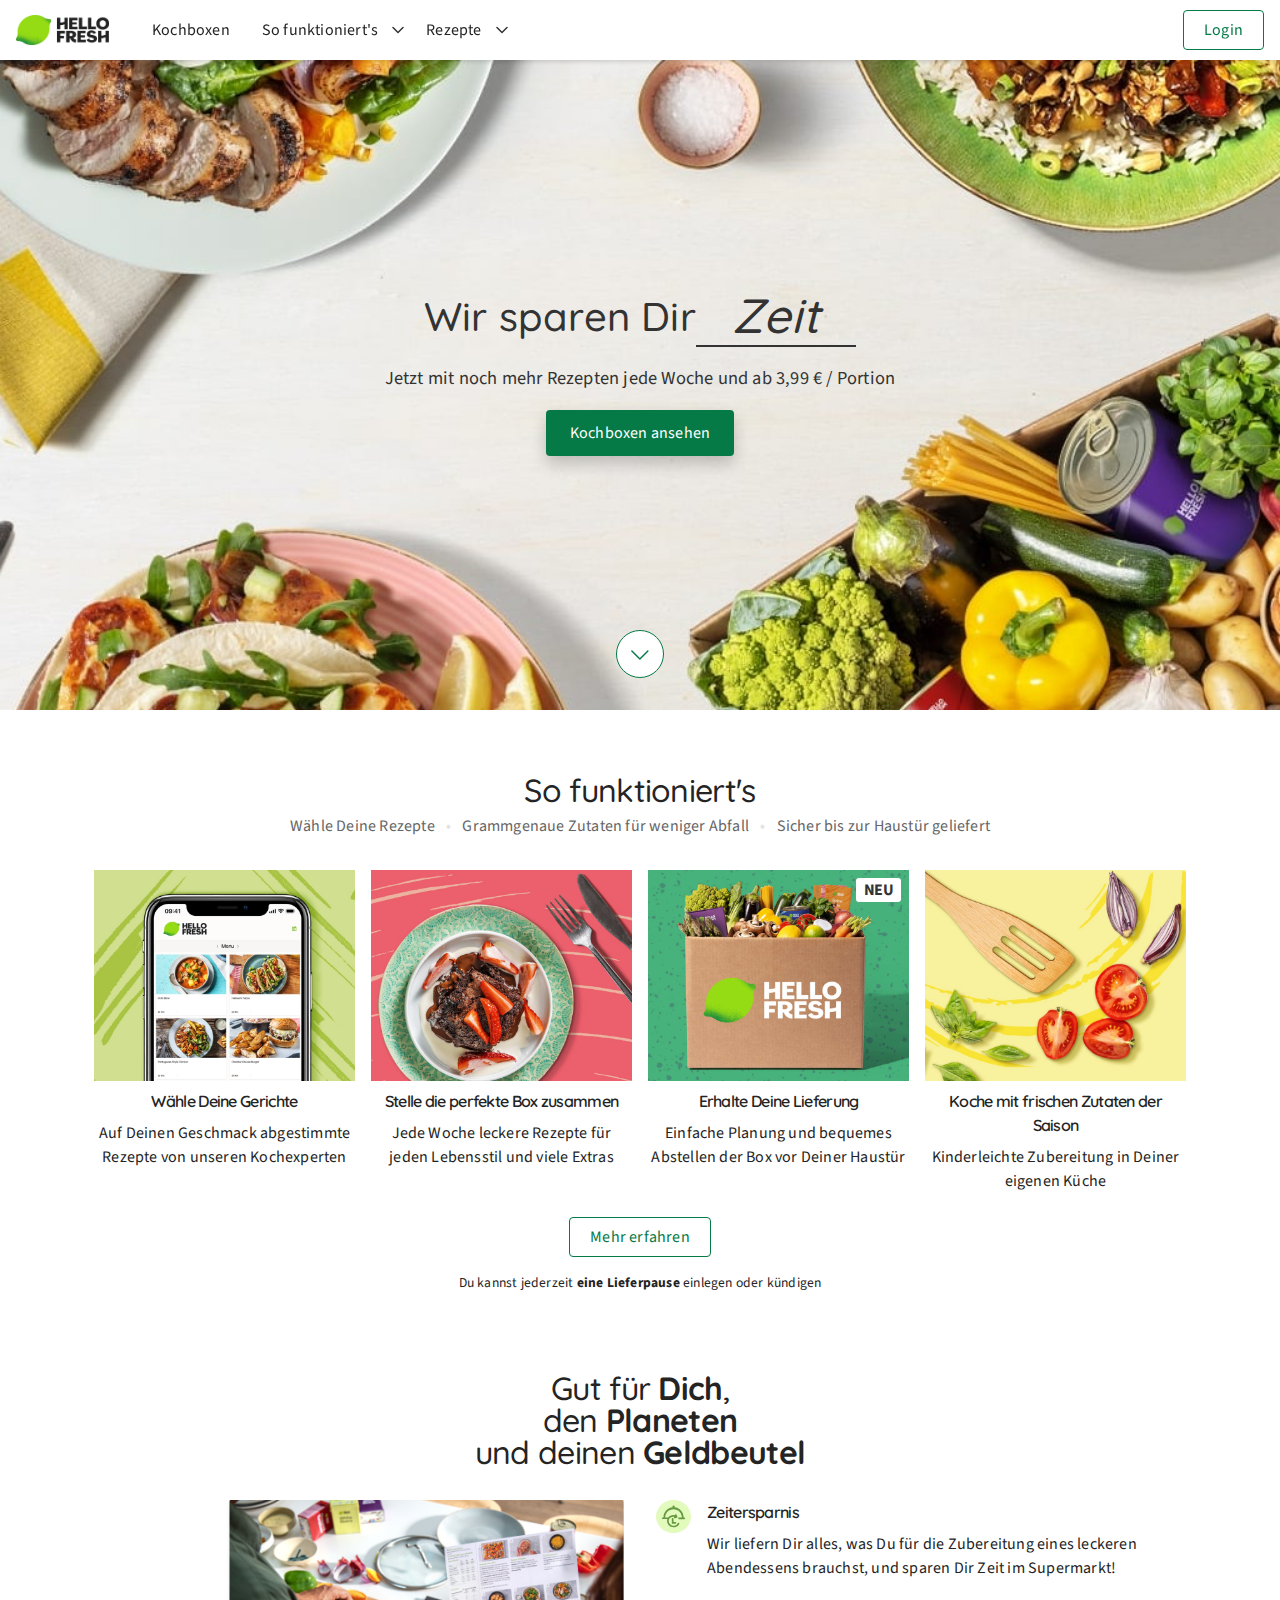
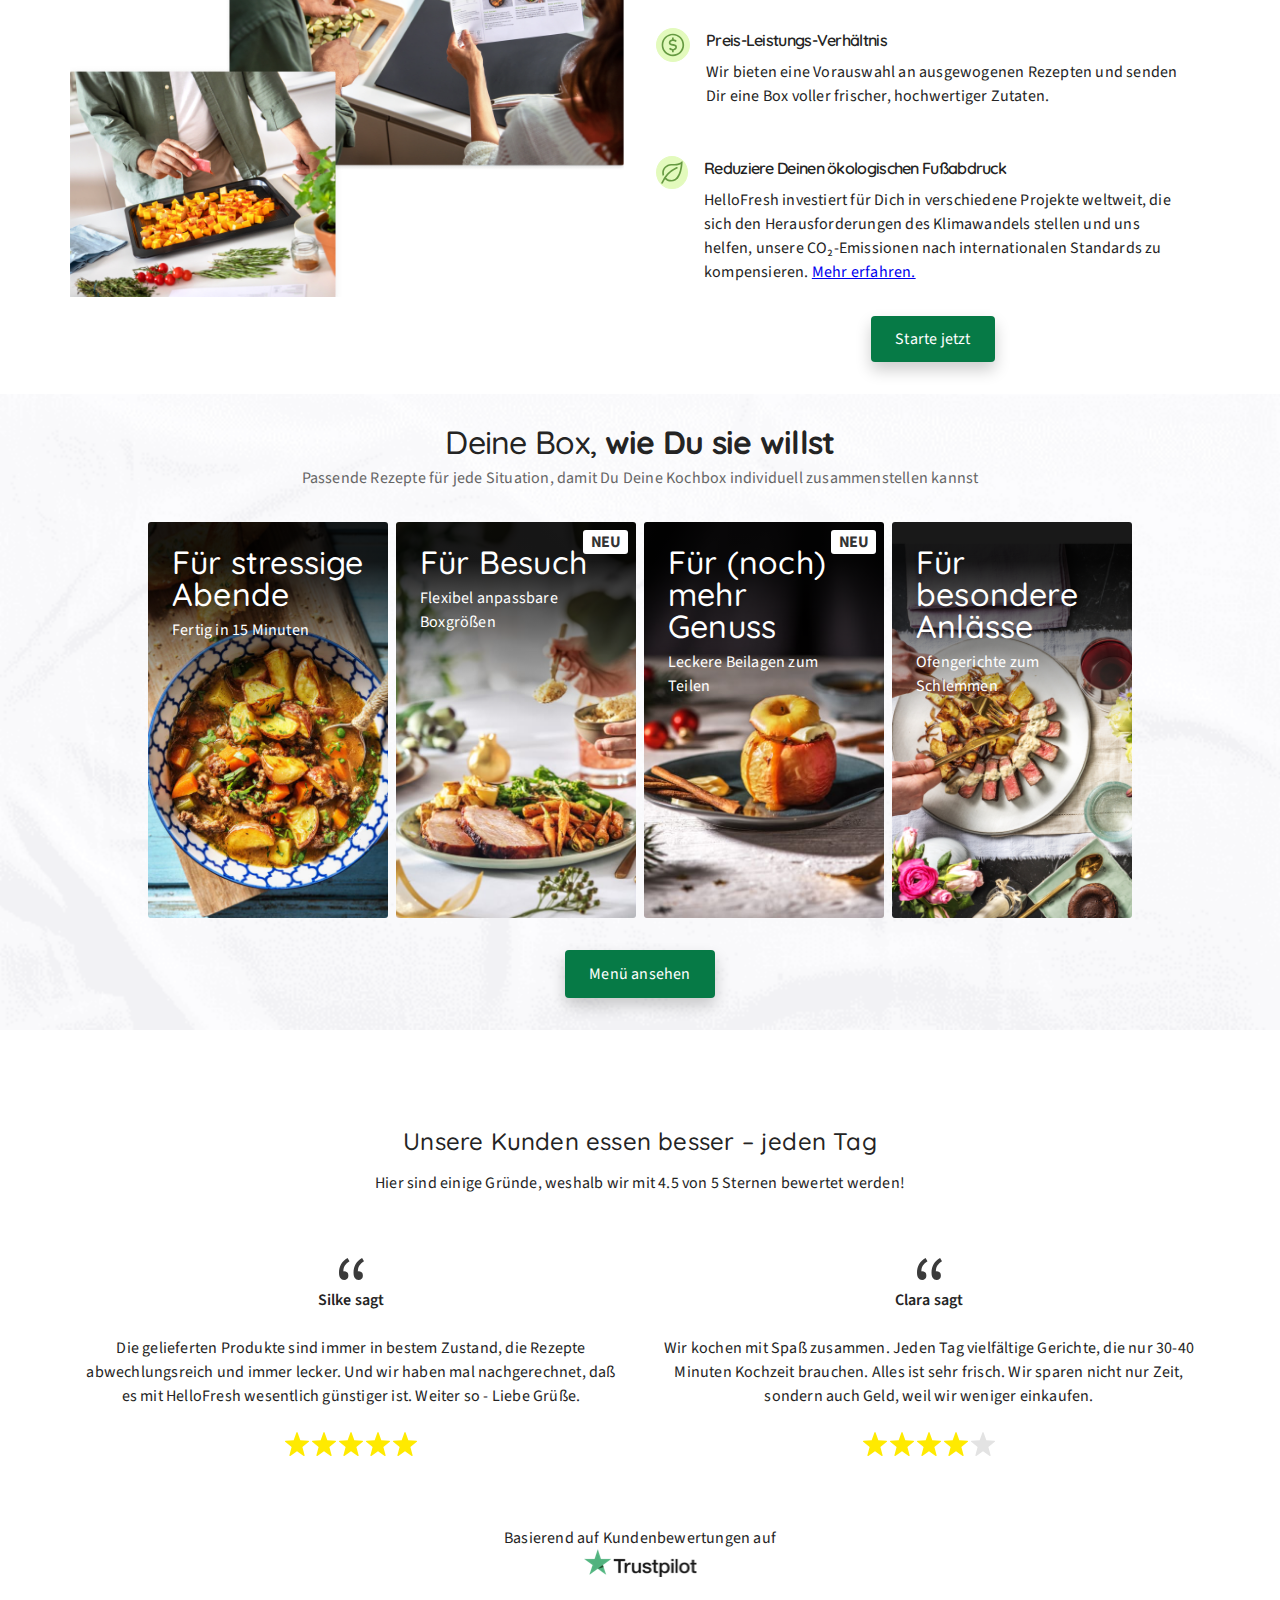
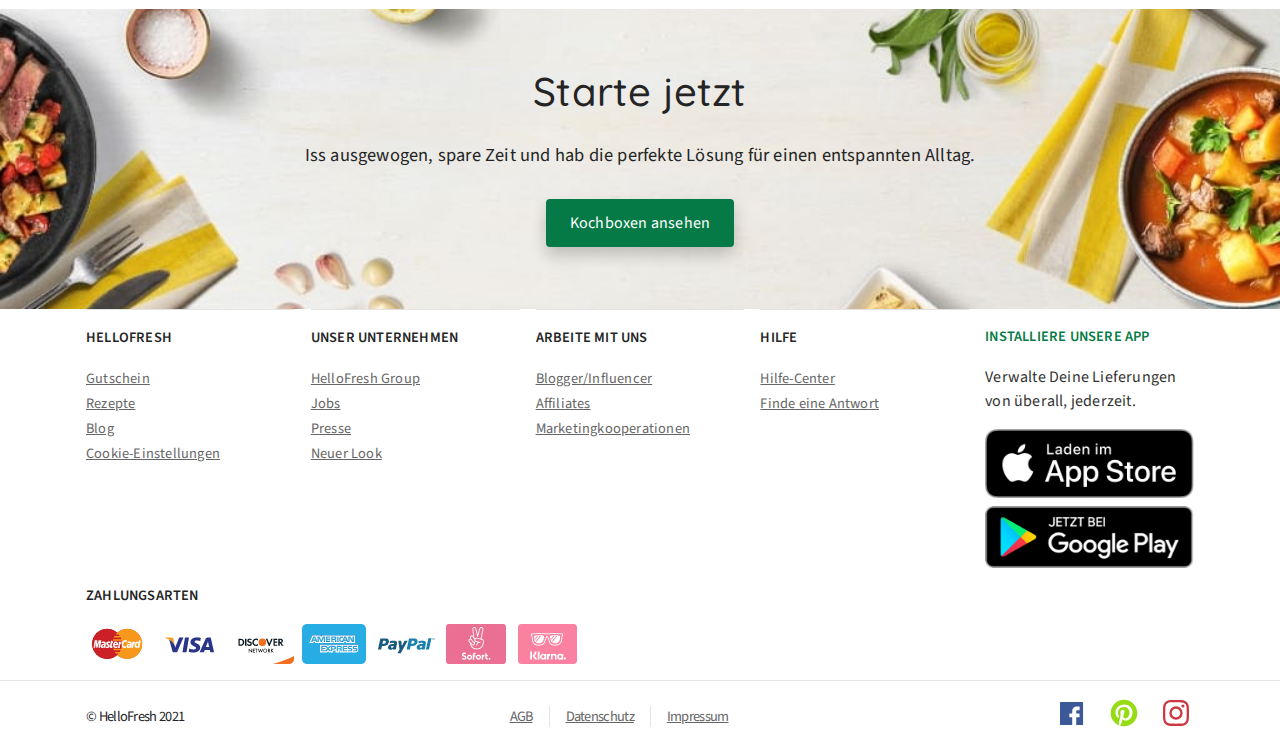
==== index.html @ 61422157 "Rename hello-fresh.html to index.html" ====
<!DOCTYPE html>
<html lang="en">

<head>
    <meta charset="UTF-8" />
    <meta name="viewport" content="width=device-width, initial-scale=1.0" />
    <link rel="shortcut icon" href="./favicon.ico">
    <link rel="icon" type="image/png" href="./favicon.ico" sizes="32x32">
    <link rel="apple-touch-icon" sizes="32x32" href="./favicon.ico">
    <meta name="msapplication-TileColor" content="#ffffff">
    <meta name="msapplication-TileImage" content="./favicon.ico">
    <title>HelloFresh: Deutschlands Nummer 1 Kochbox | Leckere Gerichte</title>

    <style>
        @import url('./assets/css/base.css');
        @import url('./assets/css/page.css');
        @import url('./assets/css/variables.css');
    </style>
</head>

<body class="body-grid">
    <header class="header">
        <nav class="nav">
            <ul class="nav-main">
                <li class="icon-menu">
                    <button onclick="toggleSidenav()">
                        <svg class="icon" width="20" height="15" viewBox="0 0 20 15" xmlns="http://www.w3.org/2000/svg"
                            aria-labelledby="hamburger-menu">
                            <title id="hamburger-menu">Hamburger</title>
                            <desc id="hamburger-menu">hamburger menu icon</desc>
                            <path
                                d="M0 1c0-.552.455-1 .992-1h18.016c.548 0 .992.444.992 1 0 .552-.455 1-.992 1H.992A.993.993 0 0 1 0 1zm0 6.333c0-.552.455-1 .992-1h18.016c.548 0 .992.444.992 1 0 .553-.455 1-.992 1H.992a.993.993 0 0 1-.992-1zm0 6.334c0-.553.455-1 .992-1h18.016c.548 0 .992.444.992 1 0 .552-.455 1-.992 1H.992a.993.993 0 0 1-.992-1z"
                                class="icon">
                            </path>
                        </svg>
                    </button>
                </li>
                <li class="nav-logo">
                    <a class="nav-logo-link" href="#">
                        <img class="logo" src="assets/img/hf_logo.png" alt="HelloFresh logo">
                    </a>
                </li>
                <li class="nav-container">
                    <ul class="nav-links">
                        <li><a class="link" href="#">Kochboxen</a></li>
                        <li class="nav-dropdown">
                            <div class="nav-dropdown-title">
                                <span>So funktioniert's</span>
                                <svg width="24" height="24" viewBox="0 0 24 24" class="icon arrow-down"
                                    title="So funktioniert's-arrow-down">
                                    <path
                                        d="M17.53 10.07l-5 5a.75.75 0 0 1-1.06 0l-5-5A.75.75 0 1 1 7.53 9L12 13.48 16.47 9a.75.75 0 1 1 1.06 1.06z">
                                    </path>
                                </svg>
                            </div>
                            <ul class="nav-dropdown-container">
                                <li><a href="#">So funktioniert's</a></li>
                                <li><a href="#">Nachhaltigkeit</a></li>
                                <li><a href="#">Klimaneutralität</a></li>
                                <li><a href="#">Unsere Lieferanten</a></li>
                                <li><a href="#">Thermomix</a></li>
                            </ul>
                        </li>
                        <li class="nav-dropdown">
                            <div class="nav-dropdown-title">
                                <span>Rezepte</span>
                                <svg width="24" height="24" viewBox="0 0 24 24" class="icon arrow-down"
                                    title="So funktioniert's-arrow-down">
                                    <path
                                        d="M17.53 10.07l-5 5a.75.75 0 0 1-1.06 0l-5-5A.75.75 0 1 1 7.53 9L12 13.48 16.47 9a.75.75 0 1 1 1.06 1.06z">
                                    </path>
                                </svg>
                            </div>
                            <ul class="nav-dropdown-container">
                                <li><a href="#">Aktuelles Menü</a></li>
                                <li><a href="#">Kochbuch</a></li>
                            </ul>
                        </li>
                        <li><a class="btn-secondary" href="#">Login</a></li>
                    </ul>
                </li>
            </ul>
        </nav>
        <div id="sidenav" class="sidenav">
            <a class="btn-secondary" href="#">Login</a>
            <div>
                <a class="sidenav-link" href="#">
                    <span class="icon-wrapper">
                        <svg width="24" height="24" viewBox="0 0 24 24" title="icon paper" color="black">
                            <path color="black"
                                d="M18 3.5a.5.5 0 0 1 .5.5v16a.5.5 0 0 1-.5.5H6a.5.5 0 0 1-.5-.5V4a.5.5 0 0 1 .5-.5h12M18 2H6a2 2 0 0 0-2 2v16a2 2 0 0 0 2 2h12a2 2 0 0 0 2-2V4a2 2 0 0 0-2-2zm-1.25 6a.76.76 0 0 0-.75-.75h-5.5a.75.75 0 0 0 0 1.5H16a.76.76 0 0 0 .75-.75zM8 7.25a.75.75 0 1 0 .75.75.76.76 0 0 0-.75-.75zM16.75 12a.76.76 0 0 0-.75-.75h-5.5a.75.75 0 0 0 0 1.5H16a.76.76 0 0 0 .75-.75zM8 11.25a.75.75 0 1 0 .75.75.76.76 0 0 0-.75-.75zM16.75 16a.76.76 0 0 0-.75-.75h-5.5a.75.75 0 0 0 0 1.5H16a.76.76 0 0 0 .75-.75zM8 15.25a.75.75 0 1 0 .75.75.76.76 0 0 0-.75-.75z">
                            </path>
                        </svg>
                    </span>
                    <span>Unsere Kochboxen</span>
                </a>
                <a class="sidenav-link" href="#">
                    <span class="icon-wrapper">
                        <svg width="24" height="24" viewBox="0 0 24 24" title="icon info" color="black">
                            <path color="black"
                                d="M12 3.5A8.5 8.5 0 1 1 3.5 12 8.51 8.51 0 0 1 12 3.5M12 2a10 10 0 1 0 10 10A10 10 0 0 0 12 2zm.75 15v-6a.75.75 0 0 0-1.5 0v6a.75.75 0 0 0 1.5 0zM12 6a1 1 0 1 0 1 1 1 1 0 0 0-1-1z">
                            </path>
                        </svg>
                    </span>
                    <span>So funktioniert's</span>
                </a>
                <a class="sidenav-link" href="#">
                    <span class="icon-wrapper">
                        <svg width="24" height="24" viewBox="0 0 24 24" title="icon paper" color="black">
                            <path color="black"
                                d="M18 3.5a.5.5 0 0 1 .5.5v16a.5.5 0 0 1-.5.5H6a.5.5 0 0 1-.5-.5V4a.5.5 0 0 1 .5-.5h12M18 2H6a2 2 0 0 0-2 2v16a2 2 0 0 0 2 2h12a2 2 0 0 0 2-2V4a2 2 0 0 0-2-2zm-1.25 6a.76.76 0 0 0-.75-.75h-5.5a.75.75 0 0 0 0 1.5H16a.76.76 0 0 0 .75-.75zM8 7.25a.75.75 0 1 0 .75.75.76.76 0 0 0-.75-.75zM16.75 12a.76.76 0 0 0-.75-.75h-5.5a.75.75 0 0 0 0 1.5H16a.76.76 0 0 0 .75-.75zM8 11.25a.75.75 0 1 0 .75.75.76.76 0 0 0-.75-.75zM16.75 16a.76.76 0 0 0-.75-.75h-5.5a.75.75 0 0 0 0 1.5H16a.76.76 0 0 0 .75-.75zM8 15.25a.75.75 0 1 0 .75.75.76.76 0 0 0-.75-.75z">
                            </path>
                        </svg>
                    </span>
                    <span>Unser Menü</span>
                </a>
            </div>
            <div class="border-top">
                <a class="sidenav-link" href="#">Hilfebereich</a>
                <a class="sidenav-link" href="#">Kontakt</a>
                <a class="sidenav-link" href="#">COVID-19 Updates</a>
            </div>
            <div class="border-top">
                <a class="sidenav-link" href="#">Gutschein</a>
                <a class="sidenav-link" href="#">Nachhaltigkeit</a>
            </div>
            <div class="border-top">
                <a class="sidenav-link" href="#">Klimaneutralität</a>
                <a class="sidenav-link" href="#">Unsere Lieferanten</a>
            </div>
        </div>
        <div id="overlay" class="overlay"></div>
    </header>
    <main>
        <section>
            <div id="homepage-banner" class="homepage-banner">
                <div class="flex">
                    <div class="homepage-grid-container">
                        <h1 class="headline-h1">
                            <div class="title">Wir sparen Dir</div>
                            <div class="headline-container">
                                <div>
                                    <span id="headline">Zeit</span>
                                </div>
                            </div>
                        </h1>
                        <div>
                            <span class="homepage-banner-description">Jetzt mit noch mehr Rezepten jede Woche und ab
                                3,99 € /
                                Portion</span>
                        </div>
                        <div><a class="btn-primary" href="#">Kochboxen ansehen</a></div>
                    </div>
                    <div class="scroll-to-element">
                        <a href="#how-it-works">
                            <span class="icon-push-down-wrapper">
                                <svg width="24" height="24" viewBox="0 0 24 24" class="icon-push-down">
                                    <path
                                        d="M11.875 17.792a.747.747 0 0 1-.53-.22l-8-8a.75.75 0 0 1 1.06-1.06l7.47 7.47 7.47-7.47a.75.75 0 0 1 1.06 1.06l-8 8a.747.747 0 0 1-.53.22z">
                                    </path>
                                </svg>
                            </span>
                        </a>
                    </div>
                </div>
            </div>
        </section>
        <section>
            <div id="how-it-works" class="how-it-works">
                <div class="section-1-container">
                    <h2 class="section-1-h2">So funktioniert's</h2>
                    <div class="section-1-grid">
                        <div>Wähle Deine Rezepte</div>
                        <div>
                            <span class="bullet-point">•</span>
                            <span>Grammgenaue Zutaten für weniger Abfall</span>
                        </div>
                        <div>
                            <span class="bullet-point">•</span>
                            <span>Sicher bis zur Haustür geliefert</span>
                        </div>
                    </div>
                </div>
                <div class="section-1-grid-menu">
                    <div>
                        <img src="./assets/img/hf_select_menu.jfif" alt="hf select menu">
                        <h3 class="section-1-h3">Wähle Deine Gerichte</h3>
                        <p>Auf Deinen Geschmack abgestimmte Rezepte von unseren Kochexperten</p>
                    </div>
                    <div>
                        <img src="./assets/img/hf_configure_menu.jfif" alt="hf configure menu">
                        <h3 class="section-1-h3">Stelle die perfekte Box zusammen</h3>
                        <p>Jede Woche leckere Rezepte für jeden Lebensstil und viele Extras</p>
                    </div>
                    <div class="section-1-grid-new">
                        <img src="./assets/img/hf_delivery.jfif" alt="hf delivery">
                        <span class="new-ribbon">NEU</span>
                        <h3 class="section-1-h3">Erhalte Deine Lieferung</h3>
                        <p>Einfache Planung und bequemes Abstellen der Box vor Deiner Haustür</p>
                    </div>
                    <div>
                        <img src="./assets/img/hf_fresh_ingredients.jfif" alt="hf fresh ingredients">
                        <h3 class="section-1-h3">Koche mit frischen Zutaten der Saison</h3>
                        <p>Kinderleichte Zubereitung in Deiner eigenen Küche</p>
                    </div>
                </div>
                <div class="section-1-grid-footer">
                    <a class="btn-secondary" href="#">Mehr erfahren</a>
                    <p class="subscription-pause">Du kannst jederzeit <strong>eine Lieferpause</strong> einlegen oder
                        kündigen</p>
                </div>
            </div>
        </section>
        <section>
            <div class="section-2-grid-container">
                <div class="section-2-headline-wrapper">
                    <h2 class="section-h2">Gut für <strong>Dich</strong>,
                        <br>den <strong>Planeten</strong>
                        <br>und deinen <strong>Geldbeutel</strong>
                    </h2>
                </div>
                <div>
                    <img src="assets/img/hf_good_for_you.png" alt="hf good for you">
                </div>
                <div>
                    <div>
                        <ul class="section-2-ul">
                            <li>
                                <div class="section-2-icon-wrapper">
                                    <img class="icon-svg" src="./assets/img/cloche-clock.svg" alt="hf clock">
                                </div>
                                <div>
                                    <h3 class="section-2-h3">Zeitersparnis</h3>
                                    <p>
                                        Wir liefern Dir alles, was Du für die Zubereitung eines leckeren Abendessens
                                        brauchst, und sparen Dir Zeit im Supermarkt!
                                    </p>
                                </div>
                            </li>
                            <li>
                                <div class="section-2-icon-wrapper">
                                    <img class="icon-svg" src="./assets/img/coin.svg" alt="hf coin">
                                </div>
                                <div>
                                    <h3 class="section-2-h3">Preis-Leistungs-Verhältnis</h3>
                                    <p>
                                        Wir bieten eine Vorauswahl an ausgewogenen Rezepten und senden Dir eine Box
                                        voller
                                        frischer, hochwertiger Zutaten.
                                    </p>
                                </div>
                            </li>
                            <li>
                                <div class="section-2-icon-wrapper">
                                    <img class="icon-svg" src="./assets/img/leaf.svg" alt="hf leaf">
                                </div>
                                <div>
                                    <h3 class="section-2-h3">Reduziere Deinen ökologischen Fußabdruck</h3>
                                    <p>
                                        HelloFresh investiert für Dich in verschiedene Projekte weltweit, die sich den
                                        Herausforderungen des Klimawandels stellen und uns helfen, unsere CO₂-Emissionen
                                        nach internationalen Standards zu kompensieren.
                                        <a href="#">Mehr erfahren.</a>
                                    </p>
                                </div>
                            </li>
                        </ul>
                    </div>
                    <a class="section-2-cta btn-primary" href="#">Starte jetzt</a>
                </div>
            </div>
        </section>
        <section>
            <div class="section-3-grid-container">
                <div class="section-3-header">
                    <h2 class="section-3-title">Deine Box, <strong>wie Du sie willst</strong></h2>
                    <p class="section-3-subtitle">Passende Rezepte für jede Situation, damit Du Deine Kochbox
                        individuell zusammenstellen kannst
                    </p>
                </div>
                <div class="section-3-menu-wrapper">
                    <div class="section-3-grid-menu">
                        <div class="section-3-menu-image section-3-menu-1">
                            <h3 class="section-3-h3">Für stressige Abende</h3>
                            <p class="section-3-p">Fertig in 15 Minuten</p>
                        </div>
                        <div class="section-3-menu-image section-3-menu-2">
                            <span class="new-ribbon">NEU</span>
                            <h3 class="section-3-h3">Für Besuch</h3>
                            <p class="section-3-p">Flexibel anpassbare Boxgrößen</p>
                        </div>
                        <div class="section-3-menu-image section-3-menu-3">
                            <span class="new-ribbon">NEU</span>
                            <h3 class="section-3-h3">Für (noch) mehr Genuss</h3>
                            <p class="section-3-p">Leckere Beilagen zum Teilen</p>
                        </div>
                        <div class="section-3-menu-image section-3-menu-4">
                            <h3 class="section-3-h3">Für besondere Anlässe</h3>
                            <p class="section-3-p">Ofengerichte zum Schlemmen</p>
                        </div>
                    </div>
                </div>
                <div>
                    <a class="btn-primary" href="#">Menü ansehen</a>
                </div>
            </div>
        </section>
        <section>
            <div class="section-4-grid-container">
                <div class="section-4-header">
                    <h2 class="section-4-title">Unsere Kunden essen besser – jeden Tag</h2>
                    <p class="section-4-subheader">Hier sind einige Gründe, weshalb wir mit 4.5 von 5 Sternen bewertet
                        werden!</p>
                </div>
                <div class="section-4-content">
                    <div class="section-4-item">
                        <div>
                            <img class="section-4-item-img" src="assets/img/quote.svg" alt="hf quote">
                            <p class="section-4-testimonial-name">Silke sagt</p>
                        </div>
                        <div>
                            <p>Die gelieferten Produkte sind immer in bestem Zustand, die Rezepte abwechlungsreich und
                                immer lecker. Und wir haben mal nachgerechnet, daß es mit HelloFresh wesentlich
                                günstiger ist. Weiter so - Liebe Grüße.</p>
                        </div>
                        <div>
                            <svg width="24" height="24" viewBox="0 0 24 24" class="section-4-item-star-full-svg">
                                <path
                                    d="M12 19.18l-6.678 4.71a.595.595 0 0 1-.904-.285.603.603 0 0 1-.015-.361L6.6 15.04.217 9.74a.6.6 0 0 1 .356-1.063l8.09-.33L11.436.401A.6.6 0 0 1 11.999 0a.595.595 0 0 1 .564.402l2.774 7.943 8.09.331a.596.596 0 0 1 .542.409.604.604 0 0 1-.186.654L17.4 15.04l2.198 8.203a.603.603 0 0 1-.235.648.594.594 0 0 1-.685 0L12 19.18z">
                                </path>
                            </svg>
                            <svg width="24" height="24" viewBox="0 0 24 24" class="section-4-item-star-full-svg">
                                <path
                                    d="M12 19.18l-6.678 4.71a.595.595 0 0 1-.904-.285.603.603 0 0 1-.015-.361L6.6 15.04.217 9.74a.6.6 0 0 1 .356-1.063l8.09-.33L11.436.401A.6.6 0 0 1 11.999 0a.595.595 0 0 1 .564.402l2.774 7.943 8.09.331a.596.596 0 0 1 .542.409.604.604 0 0 1-.186.654L17.4 15.04l2.198 8.203a.603.603 0 0 1-.235.648.594.594 0 0 1-.685 0L12 19.18z">
                                </path>
                            </svg>
                            <svg width="24" height="24" viewBox="0 0 24 24" class="section-4-item-star-full-svg">
                                <path
                                    d="M12 19.18l-6.678 4.71a.595.595 0 0 1-.904-.285.603.603 0 0 1-.015-.361L6.6 15.04.217 9.74a.6.6 0 0 1 .356-1.063l8.09-.33L11.436.401A.6.6 0 0 1 11.999 0a.595.595 0 0 1 .564.402l2.774 7.943 8.09.331a.596.596 0 0 1 .542.409.604.604 0 0 1-.186.654L17.4 15.04l2.198 8.203a.603.603 0 0 1-.235.648.594.594 0 0 1-.685 0L12 19.18z">
                                </path>
                            </svg>
                            <svg width="24" height="24" viewBox="0 0 24 24" class="section-4-item-star-full-svg">
                                <path
                                    d="M12 19.18l-6.678 4.71a.595.595 0 0 1-.904-.285.603.603 0 0 1-.015-.361L6.6 15.04.217 9.74a.6.6 0 0 1 .356-1.063l8.09-.33L11.436.401A.6.6 0 0 1 11.999 0a.595.595 0 0 1 .564.402l2.774 7.943 8.09.331a.596.596 0 0 1 .542.409.604.604 0 0 1-.186.654L17.4 15.04l2.198 8.203a.603.603 0 0 1-.235.648.594.594 0 0 1-.685 0L12 19.18z">
                                </path>
                            </svg>
                            <svg width="24" height="24" viewBox="0 0 24 24" class="section-4-item-star-full-svg">
                                <path
                                    d="M12 19.18l-6.678 4.71a.595.595 0 0 1-.904-.285.603.603 0 0 1-.015-.361L6.6 15.04.217 9.74a.6.6 0 0 1 .356-1.063l8.09-.33L11.436.401A.6.6 0 0 1 11.999 0a.595.595 0 0 1 .564.402l2.774 7.943 8.09.331a.596.596 0 0 1 .542.409.604.604 0 0 1-.186.654L17.4 15.04l2.198 8.203a.603.603 0 0 1-.235.648.594.594 0 0 1-.685 0L12 19.18z">
                                </path>
                            </svg>
                        </div>
                    </div>
                    <div class="section-4-item">
                        <div>
                            <img class="section-4-item-img" src="assets/img/quote.svg" alt="hf quote">
                            <p class="section-4-testimonial-name">Clara sagt</p>
                        </div>
                        <div>
                            <p>Wir kochen mit Spaß zusammen. Jeden Tag vielfältige Gerichte, die nur 30-40 Minuten
                                Kochzeit brauchen. Alles ist sehr frisch. Wir sparen nicht nur Zeit, sondern auch Geld,
                                weil wir weniger einkaufen.</p>
                        </div>
                        <div>
                            <svg width="24" height="24" viewBox="0 0 24 24" class="section-4-item-star-full-svg">
                                <path
                                    d="M12 19.18l-6.678 4.71a.595.595 0 0 1-.904-.285.603.603 0 0 1-.015-.361L6.6 15.04.217 9.74a.6.6 0 0 1 .356-1.063l8.09-.33L11.436.401A.6.6 0 0 1 11.999 0a.595.595 0 0 1 .564.402l2.774 7.943 8.09.331a.596.596 0 0 1 .542.409.604.604 0 0 1-.186.654L17.4 15.04l2.198 8.203a.603.603 0 0 1-.235.648.594.594 0 0 1-.685 0L12 19.18z">
                                </path>
                            </svg>
                            <svg width="24" height="24" viewBox="0 0 24 24" class="section-4-item-star-full-svg">
                                <path
                                    d="M12 19.18l-6.678 4.71a.595.595 0 0 1-.904-.285.603.603 0 0 1-.015-.361L6.6 15.04.217 9.74a.6.6 0 0 1 .356-1.063l8.09-.33L11.436.401A.6.6 0 0 1 11.999 0a.595.595 0 0 1 .564.402l2.774 7.943 8.09.331a.596.596 0 0 1 .542.409.604.604 0 0 1-.186.654L17.4 15.04l2.198 8.203a.603.603 0 0 1-.235.648.594.594 0 0 1-.685 0L12 19.18z">
                                </path>
                            </svg>
                            <svg width="24" height="24" viewBox="0 0 24 24" class="section-4-item-star-full-svg">
                                <path
                                    d="M12 19.18l-6.678 4.71a.595.595 0 0 1-.904-.285.603.603 0 0 1-.015-.361L6.6 15.04.217 9.74a.6.6 0 0 1 .356-1.063l8.09-.33L11.436.401A.6.6 0 0 1 11.999 0a.595.595 0 0 1 .564.402l2.774 7.943 8.09.331a.596.596 0 0 1 .542.409.604.604 0 0 1-.186.654L17.4 15.04l2.198 8.203a.603.603 0 0 1-.235.648.594.594 0 0 1-.685 0L12 19.18z">
                                </path>
                            </svg>
                            <svg width="24" height="24" viewBox="0 0 24 24" class="section-4-item-star-full-svg">
                                <path
                                    d="M12 19.18l-6.678 4.71a.595.595 0 0 1-.904-.285.603.603 0 0 1-.015-.361L6.6 15.04.217 9.74a.6.6 0 0 1 .356-1.063l8.09-.33L11.436.401A.6.6 0 0 1 11.999 0a.595.595 0 0 1 .564.402l2.774 7.943 8.09.331a.596.596 0 0 1 .542.409.604.604 0 0 1-.186.654L17.4 15.04l2.198 8.203a.603.603 0 0 1-.235.648.594.594 0 0 1-.685 0L12 19.18z">
                                </path>
                            </svg>
                            <svg width="24" height="24" viewBox="0 0 24 24" class="section-4-item-star-empty-svg">
                                <path
                                    d="M12 19.18l-6.678 4.71a.595.595 0 0 1-.904-.285.603.603 0 0 1-.015-.361L6.6 15.04.217 9.74a.6.6 0 0 1 .356-1.063l8.09-.33L11.436.401A.6.6 0 0 1 11.999 0a.595.595 0 0 1 .564.402l2.774 7.943 8.09.331a.596.596 0 0 1 .542.409.604.604 0 0 1-.186.654L17.4 15.04l2.198 8.203a.603.603 0 0 1-.235.648.594.594 0 0 1-.685 0L12 19.18z">
                                </path>
                            </svg>
                        </div>
                    </div>
                </div>
                <div class="section-4-footer">
                    <span>Basierend auf Kundenbewertungen auf</span>
                    <img src="./assets/img/trustpilot-logo.png" alt="trustpilot">
                </div>
            </div>
        </section>
        <section>
            <div class="section-5-container-flex">
                <div class="section-5-container-box-flex">
                    <div>
                        <h2 class="section-5-title">Starte jetzt</h2>
                    </div>
                    <p class="section-5-subheader">Iss ausgewogen, spare Zeit und hab die perfekte Lösung für einen
                        entspannten Alltag.</p>
                    <div>
                        <a class="btn-primary" href="#">Kochboxen ansehen</a>
                    </div>
                </div>
            </div>
        </section>
    </main>
    <footer>
        <div class="footer-container">
            <div class="footer-grid-container">
                <div>
                    <ul class="footer-dropdown-grid">
                        <li class="footer-install-app-wrapper">
                            <div class="footer-install-app">
                                <a id="get-the-app" class="btn-secondary" href="#">App herunterladen</a>
                                <p class="footer-install-app-description">Verwalte Deine Lieferungen von überall,
                                    jederzeit.</p>
                                <ul class="footer-install-app-images">
                                    <li><img src="./assets/img/appstore-badge-de.png" alt="appstore apple"></li>
                                    <li><img src="./assets/img/playstore-badge-de.png" alt="playstore android"></li>
                                </ul>
                            </div>
                        </li>
                        <li class="footer-dropdown-grid-item">
                            <div class="footer-dropdown-title">
                                <span>HelloFresh</span>
                                <span class="footer-dropdown-icon">
                                    <svg class="footer-svg-plus" width="18" height="18" viewBox="0 0 24 24"
                                        xmlns="http://www.w3.org/2000/svg" aria-labelledby="plus-icon">
                                        <g fill="none" fill-rule="evenodd">
                                            <path
                                                d="M13.235 13.235v6.918a1.235 1.235 0 0 1-2.47 0v-6.918H3.847a1.235 1.235 0 1 1 0-2.47h6.918V3.847a1.235 1.235 0 0 1 2.47 0v6.918h6.918a1.235 1.235 0 0 1 0 2.47h-6.918z"
                                                fill="#067A46"></path>
                                            <path d="M0 0h24v24H0z"></path>
                                        </g>
                                    </svg>
                                    <svg class="footer-svg-minus" width="18" height="18" viewBox="0 0 24 24"
                                        xmlns="http://www.w3.org/2000/svg" aria-labelledby="minus-icon">
                                        <g fill="none" fill-rule="evenodd">
                                            <rect x="0" y="0" width="24" height="24"></rect>
                                            <polygon fill="#067A46" points="6 11 6 13 18 13 18 11"></polygon>
                                        </g>
                                    </svg>
                                </span>
                            </div>
                            <div class="footer-dropdown-content">
                                <ul>
                                    <li><a href="#">Gutschein</a></li>
                                    <li><a href="#">Rezepte</a></li>
                                    <li><a href="#">Blog</a></li>
                                    <li><a href="#">Cookie-Einstellungen</a></li>
                                </ul>
                            </div>
                        </li>
                        <li class="footer-dropdown-grid-item">
                            <div class="footer-dropdown-title">
                                <span>Unser Unternehmen</span>
                                <span class="footer-dropdown-icon">
                                    <svg class="footer-svg-plus" width="18" height="18" viewBox="0 0 24 24"
                                        xmlns="http://www.w3.org/2000/svg" aria-labelledby="plus-icon">
                                        <g fill="none" fill-rule="evenodd">
                                            <path
                                                d="M13.235 13.235v6.918a1.235 1.235 0 0 1-2.47 0v-6.918H3.847a1.235 1.235 0 1 1 0-2.47h6.918V3.847a1.235 1.235 0 0 1 2.47 0v6.918h6.918a1.235 1.235 0 0 1 0 2.47h-6.918z"
                                                fill="#067A46"></path>
                                            <path d="M0 0h24v24H0z"></path>
                                        </g>
                                    </svg>
                                    <svg class="footer-svg-minus" width="18" height="18" viewBox="0 0 24 24"
                                        xmlns="http://www.w3.org/2000/svg" aria-labelledby="minus-icon">
                                        <g fill="none" fill-rule="evenodd">
                                            <rect x="0" y="0" width="24" height="24"></rect>
                                            <polygon fill="#067A46" points="6 11 6 13 18 13 18 11"></polygon>
                                        </g>
                                    </svg>
                                </span>
                            </div>
                            <div class="footer-dropdown-content">
                                <ul>
                                    <li><a href="#">HelloFresh Group</a></li>
                                    <li><a href="#">Jobs</a></li>
                                    <li><a href="#">Presse</a></li>
                                    <li><a href="#">Neuer Look</a></li>
                                </ul>
                            </div>
                        </li>
                        <li class="footer-dropdown-grid-item">
                            <div class="footer-dropdown-title">
                                <span>Arbeite mit uns</span>
                                <span class="footer-dropdown-icon">
                                    <svg class="footer-svg-plus" width="18" height="18" viewBox="0 0 24 24"
                                        xmlns="http://www.w3.org/2000/svg" aria-labelledby="plus-icon">
                                        <g fill="none" fill-rule="evenodd">
                                            <path
                                                d="M13.235 13.235v6.918a1.235 1.235 0 0 1-2.47 0v-6.918H3.847a1.235 1.235 0 1 1 0-2.47h6.918V3.847a1.235 1.235 0 0 1 2.47 0v6.918h6.918a1.235 1.235 0 0 1 0 2.47h-6.918z"
                                                fill="#067A46"></path>
                                            <path d="M0 0h24v24H0z"></path>
                                        </g>
                                    </svg>
                                    <svg class="footer-svg-minus" width="18" height="18" viewBox="0 0 24 24"
                                        xmlns="http://www.w3.org/2000/svg" aria-labelledby="minus-icon">
                                        <g fill="none" fill-rule="evenodd">
                                            <rect x="0" y="0" width="24" height="24"></rect>
                                            <polygon fill="#067A46" points="6 11 6 13 18 13 18 11"></polygon>
                                        </g>
                                    </svg>
                                </span>
                            </div>
                            <div class="footer-dropdown-content">
                                <ul>
                                    <li><a href="#">Blogger/Influencer</a></li>
                                    <li><a href="#">Affiliates</a></li>
                                    <li><a href="#">Marketingkooperationen</a></li>
                                </ul>
                            </div>
                        </li>
                        <li class="footer-dropdown-grid-item">
                            <div class="footer-dropdown-title">
                                <span>Hilfe</span>
                                <span class="footer-dropdown-icon">
                                    <svg class="footer-svg-plus" width="18" height="18" viewBox="0 0 24 24"
                                        xmlns="http://www.w3.org/2000/svg" aria-labelledby="plus-icon">
                                        <g fill="none" fill-rule="evenodd">
                                            <path
                                                d="M13.235 13.235v6.918a1.235 1.235 0 0 1-2.47 0v-6.918H3.847a1.235 1.235 0 1 1 0-2.47h6.918V3.847a1.235 1.235 0 0 1 2.47 0v6.918h6.918a1.235 1.235 0 0 1 0 2.47h-6.918z"
                                                fill="#067A46"></path>
                                            <path d="M0 0h24v24H0z"></path>
                                        </g>
                                    </svg>
                                    <svg class="footer-svg-minus" width="18" height="18" viewBox="0 0 24 24"
                                        xmlns="http://www.w3.org/2000/svg" aria-labelledby="minus-icon">
                                        <g fill="none" fill-rule="evenodd">
                                            <rect x="0" y="0" width="24" height="24"></rect>
                                            <polygon fill="#067A46" points="6 11 6 13 18 13 18 11"></polygon>
                                        </g>
                                    </svg>
                                </span>
                            </div>
                            <div class="footer-dropdown-content">
                                <ul>
                                    <li><a href="#">Hilfe-Center</a></li>
                                    <li><a href="#">Finde eine Antwort</a></li>
                                </ul>
                            </div>
                        </li>
                    </ul>
                </div>
                <div class="footer-payments border-top">
                    <span class="footer-payments-title">Zahlungsarten</span>
                    <ul class="footer-payments-grid">
                        <li><img src="./assets/img/mastercard.webp" alt="mastercard"></li>
                        <li><img src="./assets/img/visa.webp" alt="visa"></li>
                        <li><img src="./assets/img/discovernet.webp" alt="discovernet"></li>
                        <li><img src="./assets/img/americanexpress.webp" alt="americanexpress"></li>
                        <li><img src="./assets/img/paypal.webp" alt="paypal"></li>
                        <li><img src="./assets/img/sofort.webp" alt="sofort"></li>
                        <li><img src="./assets/img/klarna.webp" alt="klarna"></li>
                    </ul>
                </div>
            </div>
            <div class="border-top">
                <div class="footer-business-grid-container">
                    <div class="footer-social-media">
                        <ul class="footer-social-media-grid">
                            <li>
                                <svg width="24" height="23.04" viewBox="0 0 25 24" xmlns="http://www.w3.org/2000/svg"
                                    aria-labelledby="facebook">
                                    <path
                                        d="M.504 0A.504.504 0 0 0 0 .503v22.992c0 .278.226.504.504.504h12.232v-8.02h-2.581a.403.403 0 0 1-.404-.403v-3.25c0-.223.18-.404.404-.404h2.582V9.678c0-2.956 1.864-4.867 4.748-4.867l2.569.005c.222 0 .403.18.403.403v3.018c0 .223-.18.404-.404.404h-1.73c-1.192 0-1.41.465-1.41 1.379v1.902h3.02a.404.404 0 0 1 .403.403v3.252c0 .222-.181.403-.405.403h-3.018V24h6.614a.504.504 0 0 0 .504-.503V.503A.503.503 0 0 0 23.527 0H.504z"
                                        fill="#3b5998" fill-rule="evenodd"></path>
                                </svg>
                            </li>
                            <li>
                                <svg width="32" height="32" viewBox="0 0 24 24" xmlns="http://www.w3.org/2000/svg"
                                    aria-labelledby="pinterest">
                                    <g fill="none" fill-rule="evenodd">
                                        <path fill="#96DC14"
                                            d="M12 2C6.477 2 2 6.477 2 12c0 4.237 2.636 7.855 6.356 9.312-.088-.791-.167-2.005.034-2.868.182-.78 1.173-4.971 1.173-4.971s-.299-.6-.299-1.485c0-1.39.806-2.428 1.81-2.428.853 0 1.265.64 1.265 1.408 0 .858-.547 2.141-.829 3.33-.235.995.5 1.807 1.481 1.807 1.777 0 3.144-1.875 3.144-4.58 0-2.394-1.72-4.068-4.177-4.068-2.845 0-4.515 2.134-4.515 4.34 0 .859.33 1.781.744 2.282a.299.299 0 0 1 .07.287c-.077.316-.246.995-.279 1.134-.043.183-.145.222-.334.134-1.25-.582-2.03-2.408-2.03-3.874 0-3.155 2.292-6.052 6.608-6.052 3.468 0 6.164 2.472 6.164 5.776 0 3.446-2.173 6.22-5.189 6.22-1.013 0-1.966-.527-2.292-1.149l-.623 2.377c-.226.87-.835 1.958-1.243 2.622.936.29 1.93.446 2.961.446 5.523 0 10-4.477 10-10S17.523 2 12 2">
                                        </path>
                                    </g>
                                </svg>
                            </li>
                            <li>
                                <svg class="fela-1rtnddl" width="26" height="26" viewBox="0 0 24 24"
                                    xmlns="http://www.w3.org/2000/svg" aria-labelledby="instagram">
                                    <g fill="#CB3842" fill-rule="evenodd">
                                        <path
                                            d="M12 0C8.74 0 8.332.015 7.053.072 5.775.132 4.905.333 4.14.63a5.861 5.861 0 0 0-2.125 1.385A5.83 5.83 0 0 0 .63 4.14c-.297.765-.5 1.635-.558 2.913C.012 8.333 0 8.741 0 12c0 3.26.015 3.668.072 4.947.06 1.278.261 2.15.558 2.913.306.789.717 1.46 1.385 2.125A5.83 5.83 0 0 0 4.14 23.37c.765.297 1.635.5 2.913.558 1.28.06 1.688.072 4.947.072 3.26 0 3.668-.015 4.947-.072 1.278-.06 2.15-.261 2.913-.558a5.861 5.861 0 0 0 2.125-1.385 5.83 5.83 0 0 0 1.385-2.125c.297-.765.5-1.635.558-2.913.06-1.28.072-1.688.072-4.947 0-3.26-.015-3.668-.072-4.947-.06-1.278-.261-2.15-.558-2.913a5.861 5.861 0 0 0-1.385-2.125A5.83 5.83 0 0 0 19.86.63c-.765-.297-1.635-.5-2.913-.558C15.667.012 15.259 0 12 0zm0 2.16c3.204 0 3.585.015 4.85.072 1.17.054 1.804.249 2.227.414.561.218.96.477 1.38.897.42.42.68.819.897 1.38.165.423.36 1.058.414 2.228.057 1.265.07 1.645.07 4.849s-.015 3.585-.075 4.85c-.06 1.17-.255 1.804-.42 2.227a3.81 3.81 0 0 1-.9 1.38c-.42.42-.825.68-1.38.897-.42.165-1.064.36-2.235.414-1.274.057-1.65.07-4.86.07-3.21 0-3.585-.015-4.86-.075-1.17-.06-1.814-.255-2.234-.42-.57-.224-.96-.48-1.38-.9-.42-.42-.69-.825-.9-1.38-.165-.42-.36-1.064-.42-2.235-.046-1.26-.06-1.65-.06-4.845 0-3.194.014-3.585.06-4.86.06-1.17.255-1.814.42-2.235.21-.57.48-.96.9-1.38.42-.42.81-.69 1.38-.9.42-.165 1.05-.36 2.22-.42 1.274-.045 1.65-.06 4.86-.06L12 2.16zm0 3.678a6.162 6.162 0 1 0 0 12.324 6.162 6.162 0 1 0 0-12.324zM12 16a4 4 0 1 1 0-8 4 4 0 0 1 0 8zm7.845-10.405a1.44 1.44 0 1 1-2.88 0 1.44 1.44 0 0 1 2.88 0z">
                                        </path>
                                    </g>
                                </svg>
                            </li>
                        </ul>
                    </div>
                    <div class="footer-business-container">
                        <ul class="footer-business-information">
                            <li><a class="footer-information-link" href="#">AGB</a></li>
                            <li><a class="footer-information-link" href="#">Datenschutz</a></li>
                            <li><a class="footer-information-link" href="#">Impressum</a></li>
                        </ul>
                    </div>
                    <div class="footer-business-copyright">&#169; HelloFresh 2021</div>
                </div>
            </div>
        </div>
    </footer>
    <script src="./assets/js/page.js"></script>
    <script src="./assets/js/typewriter.js"></script>
</body>

</html>
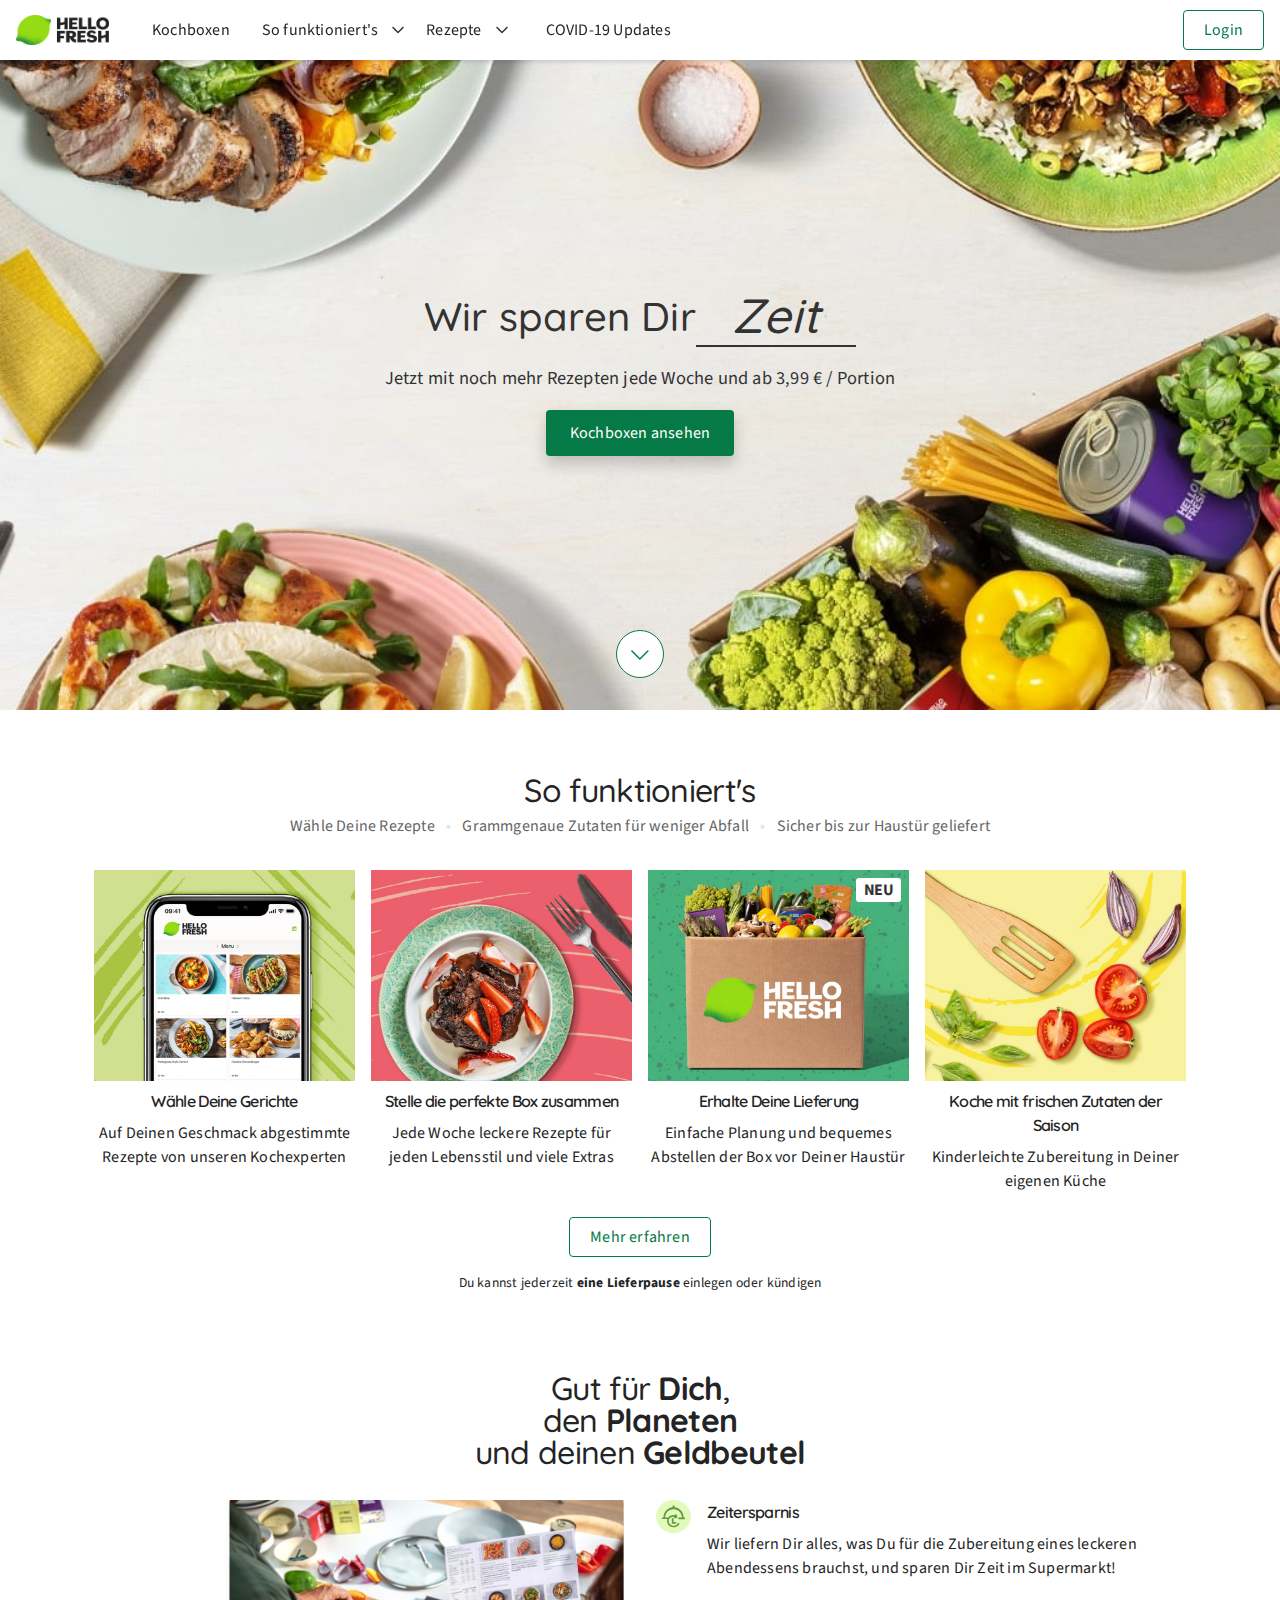
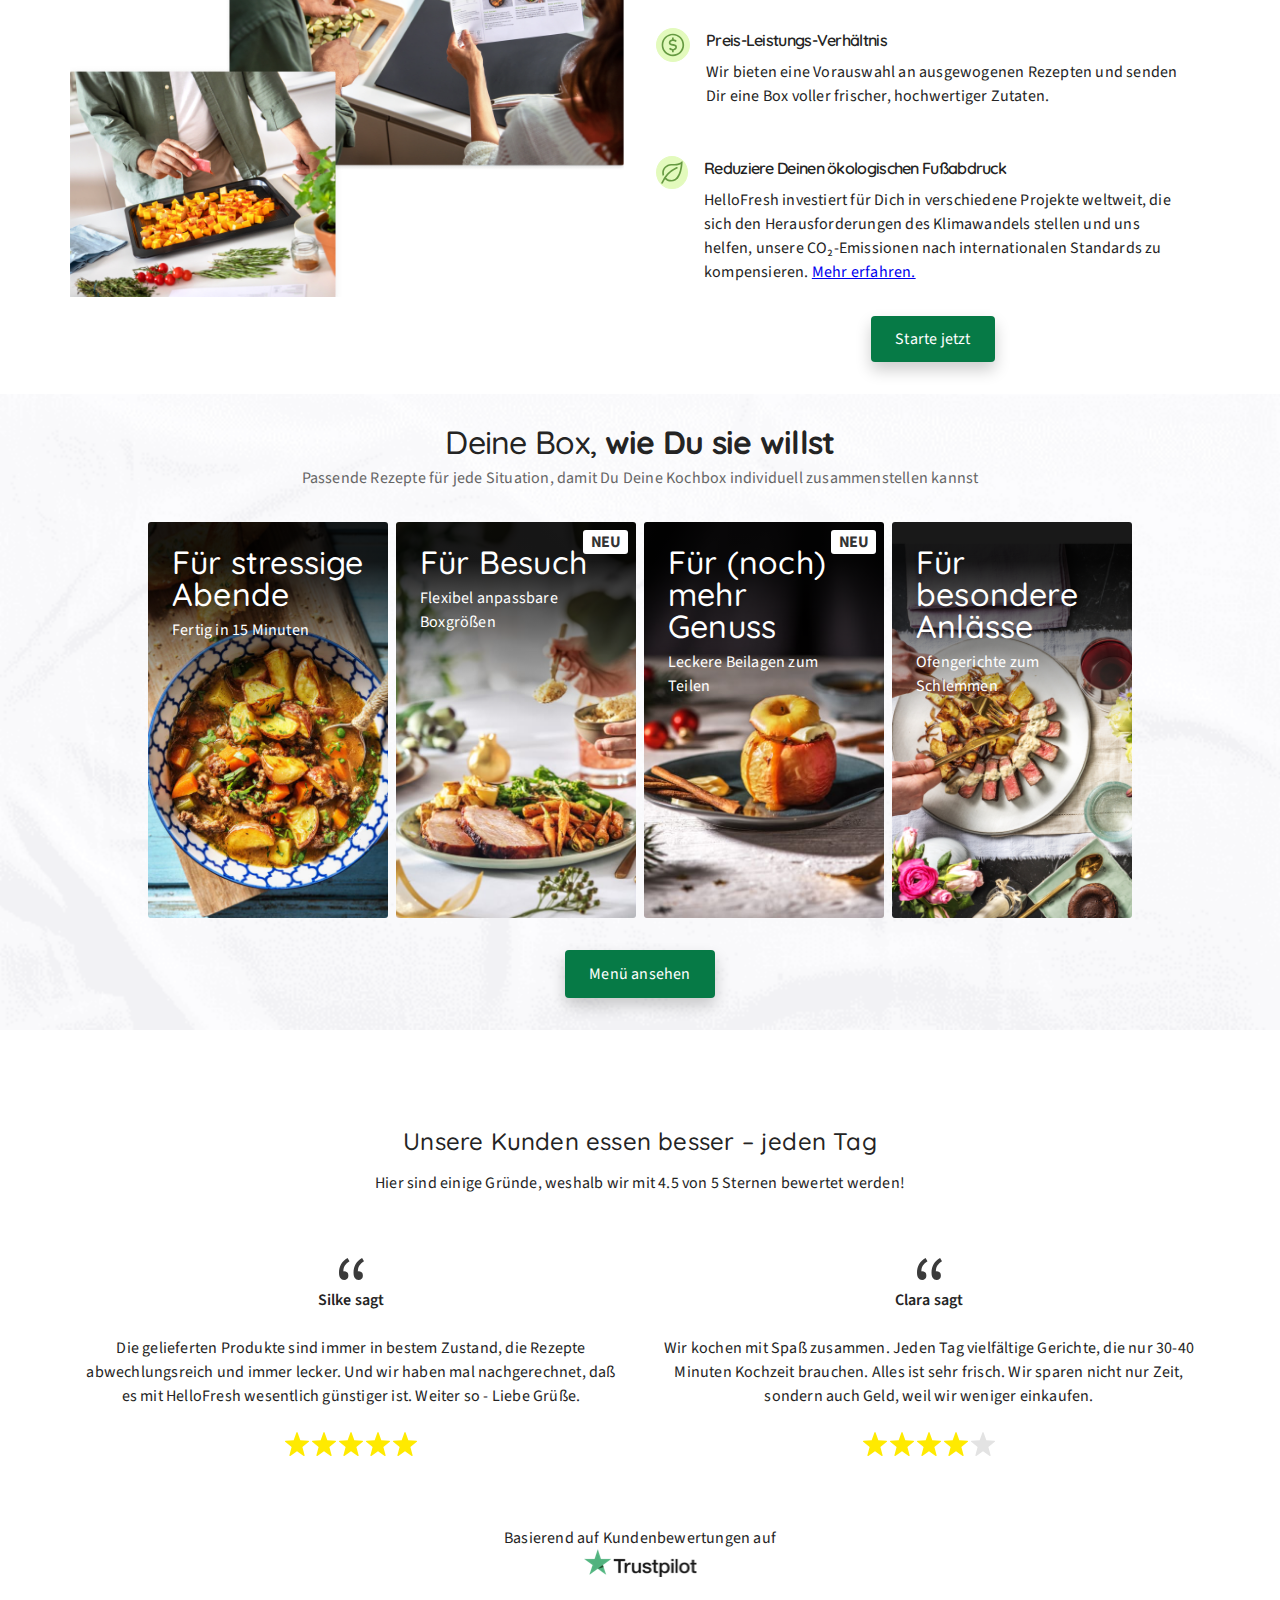
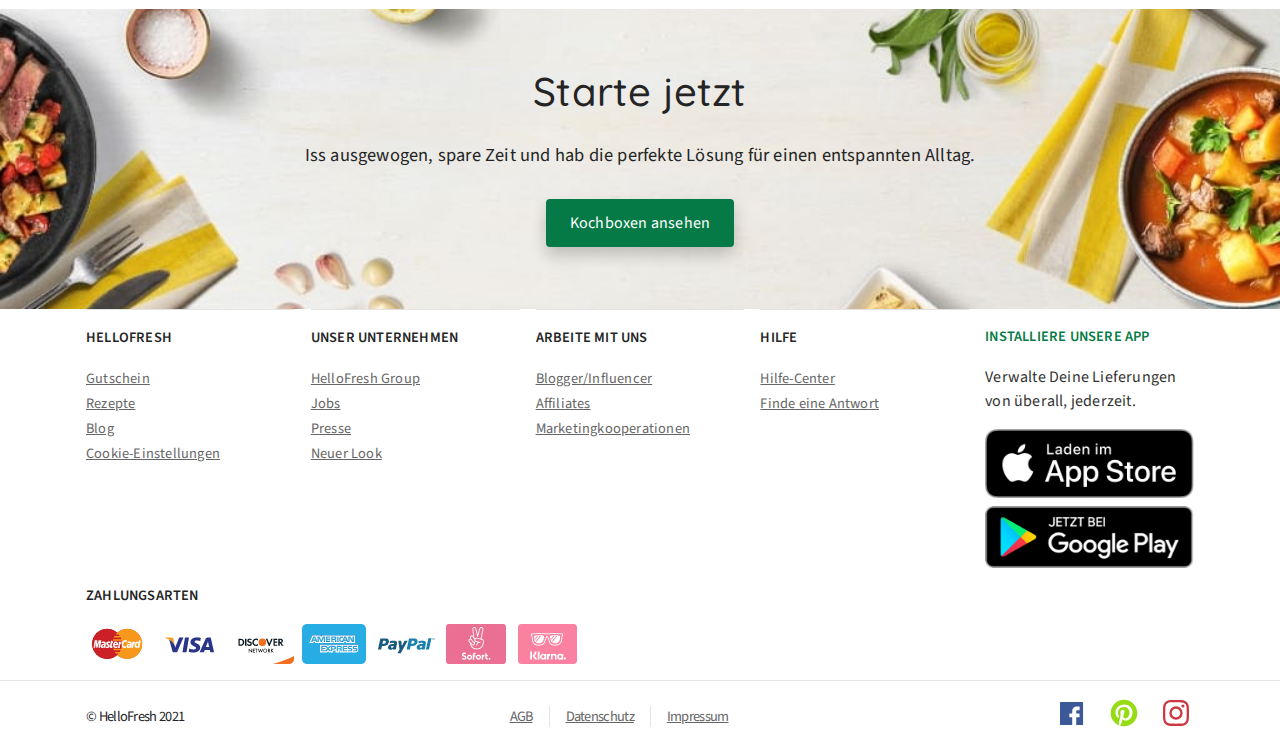
==== commit 25d5c4a7: "added new link to navigation" ====
--- a/index.html
+++ b/index.html
@@ -3,7 +3,7 @@
 
 <head>
     <meta charset="UTF-8" />
-    <meta name="viewport" content="width=device-width, initial-scale=1.0" />
+    <meta name="viewport" content="width=device-width, initial-scale=1">
     <link rel="shortcut icon" href="./favicon.ico">
     <link rel="icon" type="image/png" href="./favicon.ico" sizes="32x32">
     <link rel="apple-touch-icon" sizes="32x32" href="./favicon.ico">
@@ -76,6 +76,7 @@
                                 <li><a href="#">Kochbuch</a></li>
                             </ul>
                         </li>
+                        <li><a class="link covid-update" href="#">COVID-19 Updates</a></li>
                         <li><a class="btn-secondary" href="#">Login</a></li>
                     </ul>
                 </li>
